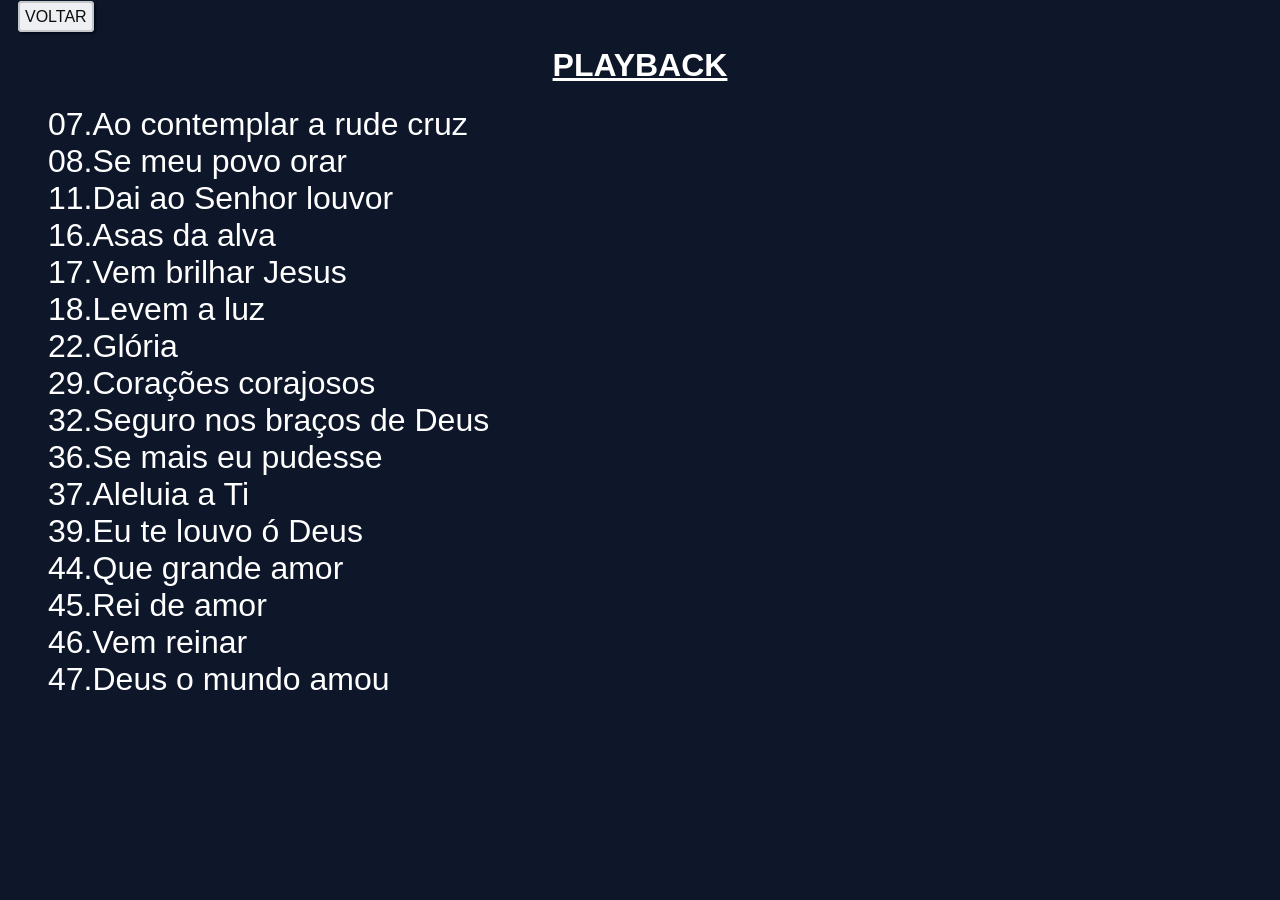
==== playback.html @ 970ab6a1 "Criado a página com os playbacks" ====
<!DOCTYPE html>
<html lang="en">
<head>
    <meta charset="UTF-8">
    <meta name="viewport" content="width=device-width, initial-scale=1.0">
    <title>Document</title>
</head>
<body>
    <a href="index.html" class="voltar">VOLTAR</a>
    <h1 class="titulo">PLAYBACK</h1>
<ul>
    <li><a href="#">07.Ao contemplar a rude cruz</a></li>
    <li><a href="#">08.Se meu povo orar</a></li>
    <li><a href="#">11.Dai ao Senhor louvor</a></li>
    <li><a href="#">16.Asas da alva</a></li>
    <li><a href="#">17.Vem brilhar Jesus</a></li>
    <li><a href="#">18.Levem a luz</a></li>
    <li><a href="#">22.Glória</a></li>
    <li><a href="#">29.Corações corajosos</a></li>
    <li><a href="#">32.Seguro nos braços de Deus</a></li>
    <li><a href="#">36.Se mais eu pudesse</a></li>
    <li><a href="#">37.Aleluia a Ti</a></li>
    <li><a href="#">39.Eu te louvo ó Deus</a></li>
    <li><a href="#">44.Que grande amor</a></li>
    <li><a href="#">45.Rei de amor</a></li>
    <li><a href="#">46.Vem reinar</a></li>
    <li><a href="#">47.Deus o mundo amou</a></li>
</ul>
</body>
<style>
    body{
        background-color: #0E172A;
    }
    a{
        font-family: Arial, Helvetica, sans-serif;
        color: #fff;
        text-decoration: none;
    }
    li a{
        font-size: 2rem;
    }
    li{
        text-decoration: none;
        list-style-type: none;
    }
    .voltar{
        font-family: Arial, Helvetica, sans-serif;
        color: #0c0c0c;
        background-color: #eeeff2;
        padding: 5px;
        border: 2px solid #c4c6c8;
        border-radius: 4px;
        box-shadow: 2px 2px 2px #030b1d;
        margin: 10px;
    }
    .titulo{
        font-family: Arial, Helvetica, sans-serif;
        color: #fff;
        text-align: center;
        text-decoration: underline;
    }
</style>
</html>
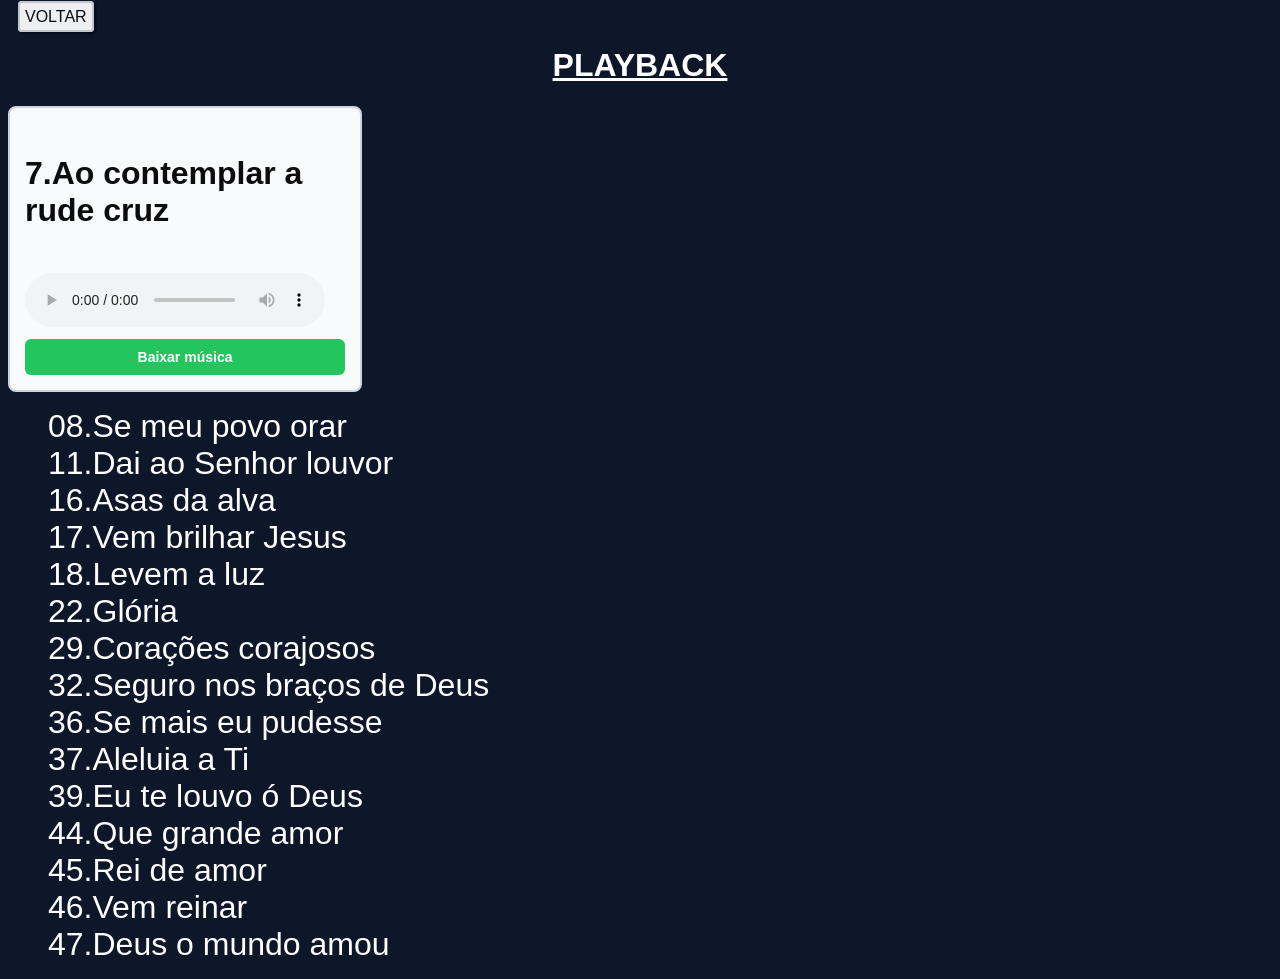
==== commit 8bcf50b8: "implementando melhor as caixas de musica" ====
--- a/playback.html
+++ b/playback.html
@@ -8,8 +8,13 @@
 <body>
     <a href="index.html" class="voltar">VOLTAR</a>
     <h1 class="titulo">PLAYBACK</h1>
+    <div class="player-container">
+    <h3 class="musica">7.Ao contemplar a rude cruz</h3>
+    <audio src="#" controls></audio>
+    <a href="#" download="#" class="botao-download">Baixar música</a>
+    </div>
 <ul>
-    <li><a href="#">07.Ao contemplar a rude cruz</a></li>
+
     <li><a href="#">08.Se meu povo orar</a></li>
     <li><a href="#">11.Dai ao Senhor louvor</a></li>
     <li><a href="#">16.Asas da alva</a></li>
@@ -26,6 +31,7 @@
     <li><a href="#">46.Vem reinar</a></li>
     <li><a href="#">47.Deus o mundo amou</a></li>
 </ul>
+
 </body>
 <style>
     body{
@@ -43,6 +49,12 @@
         text-decoration: none;
         list-style-type: none;
     }
+    .musica{
+        font-size: 2rem;
+        font-family: Arial, Helvetica, sans-serif;
+        color: #0c0c0c;
+        text-decoration: none;
+    }
     .voltar{
         font-family: Arial, Helvetica, sans-serif;
         color: #0c0c0c;
@@ -59,5 +71,36 @@
         text-align: center;
         text-decoration: underline;
     }
+        /* Container que junta o player e o botão */
+.player-container {
+  display: flex;
+  flex-direction: column;
+  gap: 12px;
+  max-width: 320px;
+  padding: 15px;
+  border: 2px solid #cbd5e1; /* Linha sutil em volta */
+  border-radius: 8px;        /* Cantos arredondados */
+  background-color: #f8fafc;
+}
+
+/* Transforma o link em um botão de destaque */
+.botao-download {
+  display: inline-block;
+  text-align: center;
+  text-decoration: none;      /* Remove o sublinhado padrão de links */
+  background-color: #22c55e;  /* Cor verde para download */
+  color: white;               /* Cor do texto */
+  padding: 10px 16px;
+  border-radius: 6px;         /* Cantos arredondados do botão */
+  font-weight: bold;
+  font-size: 14px;
+  transition: background-color 0.2s;
+}
+
+/* Efeito visual ao passar o mouse */
+.botao-download:hover {
+  background-color: #16a34a;  /* Verde mais escuro */
+}
+    }
 </style>
 </html>
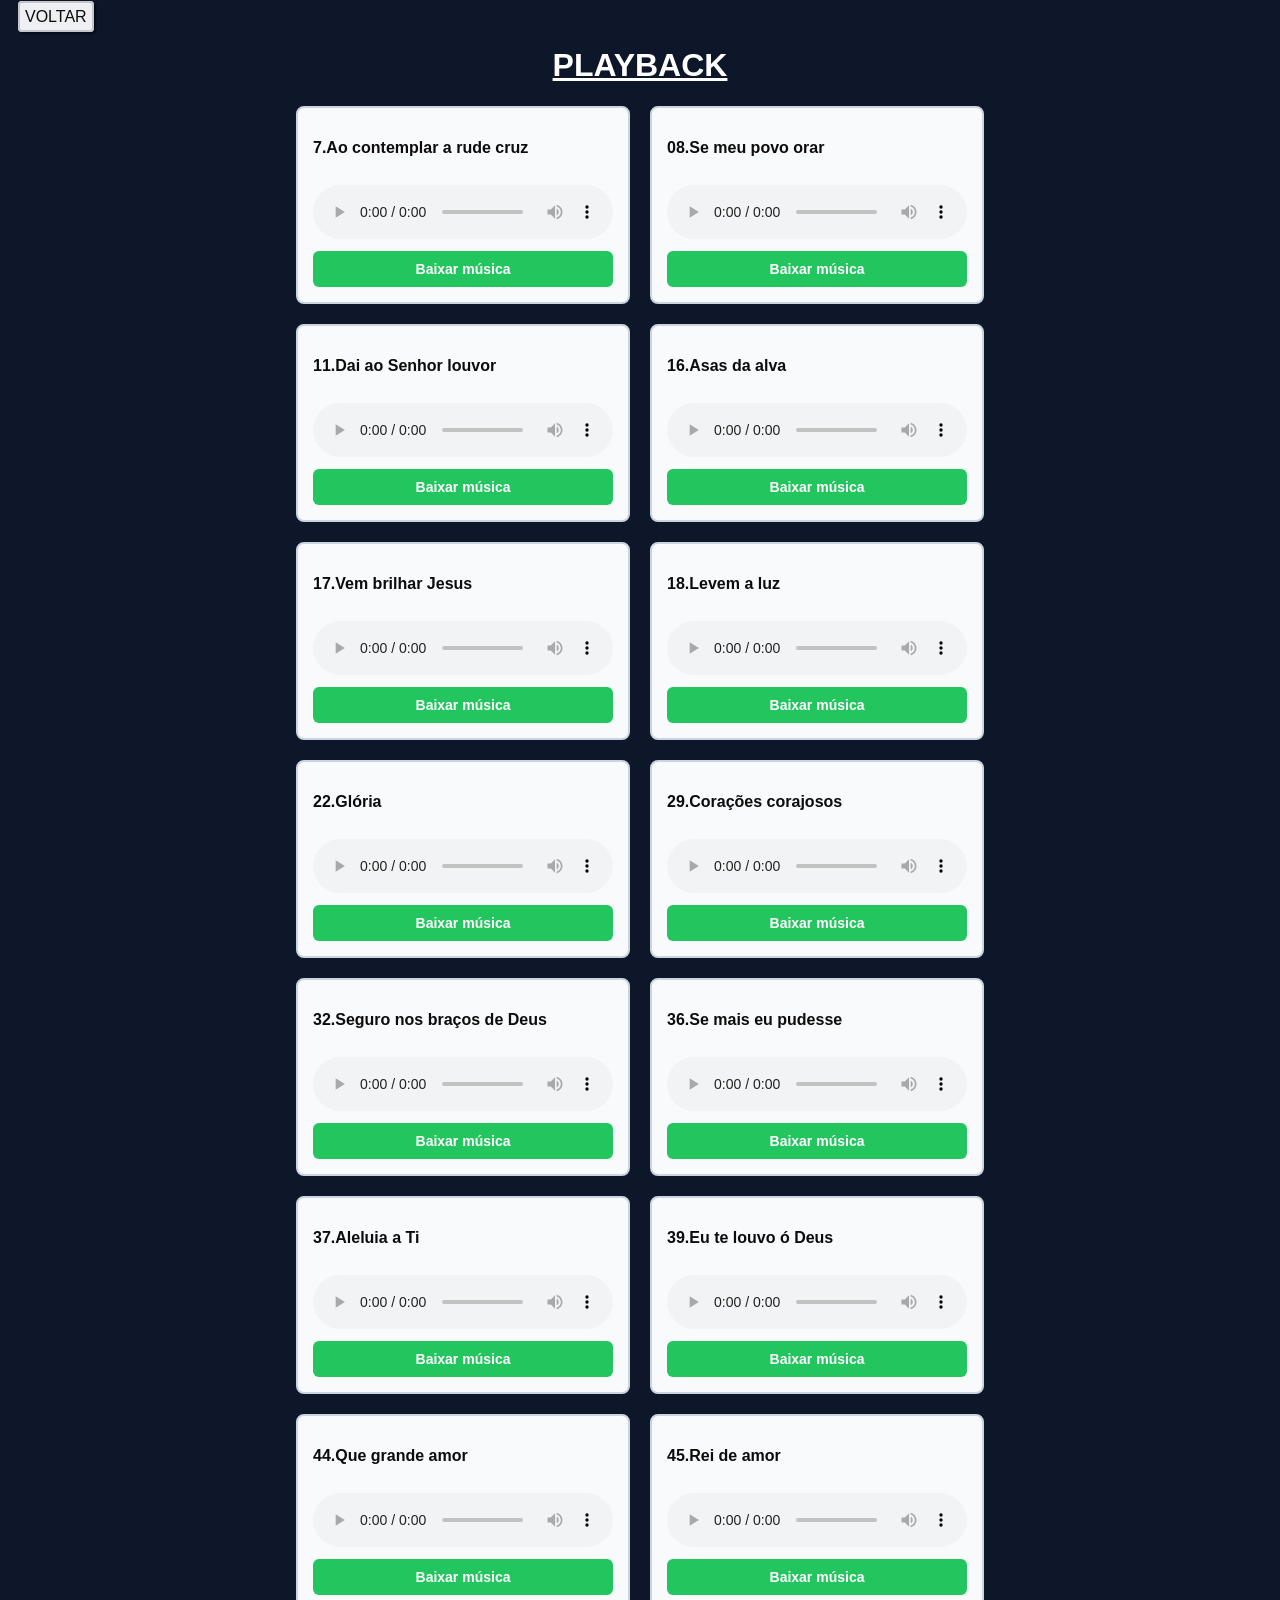
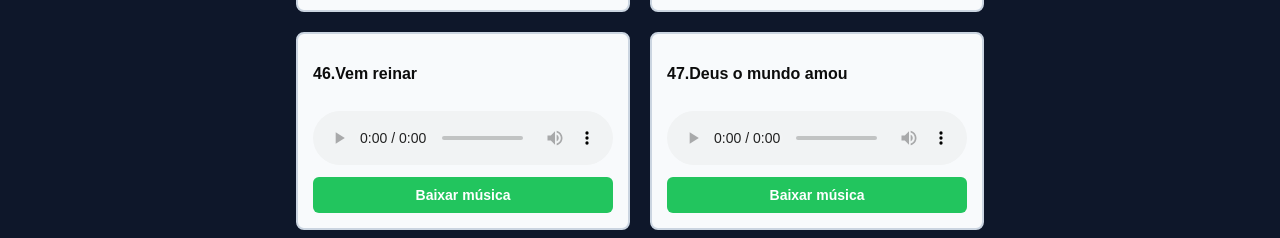
==== commit d62ce385: "implementando melhor as caixas de musica" ====
--- a/playback.html
+++ b/playback.html
@@ -1,106 +1,179 @@
-<!DOCTYPE html>
+<!doctype html>
 <html lang="en">
-<head>
-    <meta charset="UTF-8">
-    <meta name="viewport" content="width=device-width, initial-scale=1.0">
+  <head>
+    <meta charset="UTF-8" />
+    <meta name="viewport" content="width=device-width, initial-scale=1.0" />
     <title>Document</title>
-</head>
-<body>
-    <a href="index.html" class="voltar">VOLTAR</a>
+  </head>
+  <body>
+    <a href="index.html" class="botao-voltar">VOLTAR</a>
     <h1 class="titulo">PLAYBACK</h1>
-    <div class="player-container">
-    <h3 class="musica">7.Ao contemplar a rude cruz</h3>
-    <audio src="#" controls></audio>
-    <a href="#" download="#" class="botao-download">Baixar música</a>
+
+    <!-- Criação das DIVs com as músicas -->
+    <div class="container-principal">
+      <div class="player-container">
+        <h3 class="musica">7.Ao contemplar a rude cruz</h3>
+        <audio src="#" controls></audio>
+        <a href="#" download="#" class="botao-download">Baixar música</a>
+      </div>
+
+      <div class="player-container">
+        <h3 class="musica">08.Se meu povo orar</h3>
+        <audio src="#" controls></audio>
+        <a href="#" download="#" class="botao-download">Baixar música</a>
+      </div>
+
+      <div class="player-container">
+        <h3 class="musica">11.Dai ao Senhor louvor</h3>
+        <audio src="#" controls></audio>
+        <a href="#" download="#" class="botao-download">Baixar música</a>
+      </div>
+
+      <div class="player-container">
+        <h3 class="musica">16.Asas da alva</h3>
+        <audio src="#" controls></audio>
+        <a href="#" download="#" class="botao-download">Baixar música</a>
+      </div>
+
+      <div class="player-container">
+        <h3 class="musica">17.Vem brilhar Jesus</h3>
+        <audio src="#" controls></audio>
+        <a href="#" download="#" class="botao-download">Baixar música</a>
+      </div>
+
+      <div class="player-container">
+        <h3 class="musica">18.Levem a luz</h3>
+        <audio src="#" controls></audio>
+        <a href="#" download="#" class="botao-download">Baixar música</a>
+      </div>
+
+      <div class="player-container">
+        <h3 class="musica">22.Glória</h3>
+        <audio src="#" controls></audio>
+        <a href="#" download="#" class="botao-download">Baixar música</a>
+      </div>
+
+      <div class="player-container">
+        <h3 class="musica">29.Corações corajosos</h3>
+        <audio src="#" controls></audio>
+        <a href="#" download="#" class="botao-download">Baixar música</a>
+      </div>
+
+      <div class="player-container">
+        <h3 class="musica">32.Seguro nos braços de Deus</h3>
+        <audio src="#" controls></audio>
+        <a href="#" download="#" class="botao-download">Baixar música</a>
+      </div>
+
+      <div class="player-container">
+        <h3 class="musica">36.Se mais eu pudesse</h3>
+        <audio src="#" controls></audio>
+        <a href="#" download="#" class="botao-download">Baixar música</a>
+      </div>
+
+      <div class="player-container">
+        <h3 class="musica">37.Aleluia a Ti</h3>
+        <audio src="#" controls></audio>
+        <a href="#" download="#" class="botao-download">Baixar música</a>
+      </div>
+
+      <div class="player-container">
+        <h3 class="musica">39.Eu te louvo ó Deus</h3>
+        <audio src="#" controls></audio>
+        <a href="#" download="#" class="botao-download">Baixar música</a>
+      </div>
+
+      <div class="player-container">
+        <h3 class="musica">44.Que grande amor</h3>
+        <audio src="#" controls></audio>
+        <a href="#" download="#" class="botao-download">Baixar música</a>
+      </div>
+
+      <div class="player-container">
+        <h3 class="musica">45.Rei de amor</h3>
+        <audio src="#" controls></audio>
+        <a href="#" download="#" class="botao-download">Baixar música</a>
+      </div>
+
+      <div class="player-container">
+        <h3 class="musica">46.Vem reinar</h3>
+        <audio src="#" controls></audio>
+        <a href="#" download="#" class="botao-download">Baixar música</a>
+      </div>
+
+      <div class="player-container">
+        <h3 class="musica">47.Deus o mundo amou</h3>
+        <audio src="#" controls></audio>
+        <a href="#" download="#" class="botao-download">Baixar música</a>
+      </div>
     </div>
-<ul>
+  </body>
+  <style>
+    body {
+      background-color: #0e172a;
+    }
+    .container-principal {
+      display: grid;
+      grid-template-columns: auto auto;
+      justify-content: center;
+      align-content: center;
+      gap: 20px;
+    }
+    a {
+      font-family: Arial, Helvetica, sans-serif;
+      color: #fff;
+      text-decoration: none;
+    }
+    .musica {
+      font-size: 1rem;
+      font-family: Arial, Helvetica, sans-serif;
+      color: #0c0c0c;
+      text-decoration: none;
+    }
+    .botao-voltar {
+      font-family: Arial, Helvetica, sans-serif;
+      color: #0c0c0c;
+      background-color: #eeeff2;
+      padding: 5px;
+      border: 2px solid #c4c6c8;
+      border-radius: 4px;
+      box-shadow: 2px 2px 2px #030b1d;
+      margin: 10px;
+    }
+    .titulo {
+      font-family: Arial, Helvetica, sans-serif;
+      color: #fff;
+      text-align: center;
+      text-decoration: underline;
+    }
+    /* Container que junta o player e o botão */
+    .player-container {
+      display: grid;
+      gap: 12px;
+      max-width: 320px;
+      padding: 15px;
+      border: 2px solid #cbd5e1; /* Linha sutil em volta */
+      border-radius: 8px; /* Cantos arredondados */
+      background-color: #f8fafc;
+    }
 
-    <li><a href="#">08.Se meu povo orar</a></li>
-    <li><a href="#">11.Dai ao Senhor louvor</a></li>
-    <li><a href="#">16.Asas da alva</a></li>
-    <li><a href="#">17.Vem brilhar Jesus</a></li>
-    <li><a href="#">18.Levem a luz</a></li>
-    <li><a href="#">22.Glória</a></li>
-    <li><a href="#">29.Corações corajosos</a></li>
-    <li><a href="#">32.Seguro nos braços de Deus</a></li>
-    <li><a href="#">36.Se mais eu pudesse</a></li>
-    <li><a href="#">37.Aleluia a Ti</a></li>
-    <li><a href="#">39.Eu te louvo ó Deus</a></li>
-    <li><a href="#">44.Que grande amor</a></li>
-    <li><a href="#">45.Rei de amor</a></li>
-    <li><a href="#">46.Vem reinar</a></li>
-    <li><a href="#">47.Deus o mundo amou</a></li>
-</ul>
+    /* Transforma o link em um botão de destaque */
+    .botao-download {
+      display: inline-block;
+      text-align: center;
+      text-decoration: none; /* Remove o sublinhado padrão de links */
+      background-color: #22c55e; /* Cor verde para download */
+      color: white; /* Cor do texto */
+      padding: 10px 16px;
+      border-radius: 6px; /* Cantos arredondados do botão */
+      font-weight: bold;
+      font-size: 14px;
+      transition: background-color 0.2s;
+    }
 
-</body>
-<style>
-    body{
-        background-color: #0E172A;
+    /* Efeito visual ao passar o mouse */
+    .botao-download:hover {
+      background-color: #16a34a; /* Verde mais escuro */
     }
-    a{
-        font-family: Arial, Helvetica, sans-serif;
-        color: #fff;
-        text-decoration: none;
-    }
-    li a{
-        font-size: 2rem;
-    }
-    li{
-        text-decoration: none;
-        list-style-type: none;
-    }
-    .musica{
-        font-size: 2rem;
-        font-family: Arial, Helvetica, sans-serif;
-        color: #0c0c0c;
-        text-decoration: none;
-    }
-    .voltar{
-        font-family: Arial, Helvetica, sans-serif;
-        color: #0c0c0c;
-        background-color: #eeeff2;
-        padding: 5px;
-        border: 2px solid #c4c6c8;
-        border-radius: 4px;
-        box-shadow: 2px 2px 2px #030b1d;
-        margin: 10px;
-    }
-    .titulo{
-        font-family: Arial, Helvetica, sans-serif;
-        color: #fff;
-        text-align: center;
-        text-decoration: underline;
-    }
-        /* Container que junta o player e o botão */
-.player-container {
-  display: flex;
-  flex-direction: column;
-  gap: 12px;
-  max-width: 320px;
-  padding: 15px;
-  border: 2px solid #cbd5e1; /* Linha sutil em volta */
-  border-radius: 8px;        /* Cantos arredondados */
-  background-color: #f8fafc;
-}
-
-/* Transforma o link em um botão de destaque */
-.botao-download {
-  display: inline-block;
-  text-align: center;
-  text-decoration: none;      /* Remove o sublinhado padrão de links */
-  background-color: #22c55e;  /* Cor verde para download */
-  color: white;               /* Cor do texto */
-  padding: 10px 16px;
-  border-radius: 6px;         /* Cantos arredondados do botão */
-  font-weight: bold;
-  font-size: 14px;
-  transition: background-color 0.2s;
-}
-
-/* Efeito visual ao passar o mouse */
-.botao-download:hover {
-  background-color: #16a34a;  /* Verde mais escuro */
-}
-    }
-</style>
-</html>+  </style>
+</html>
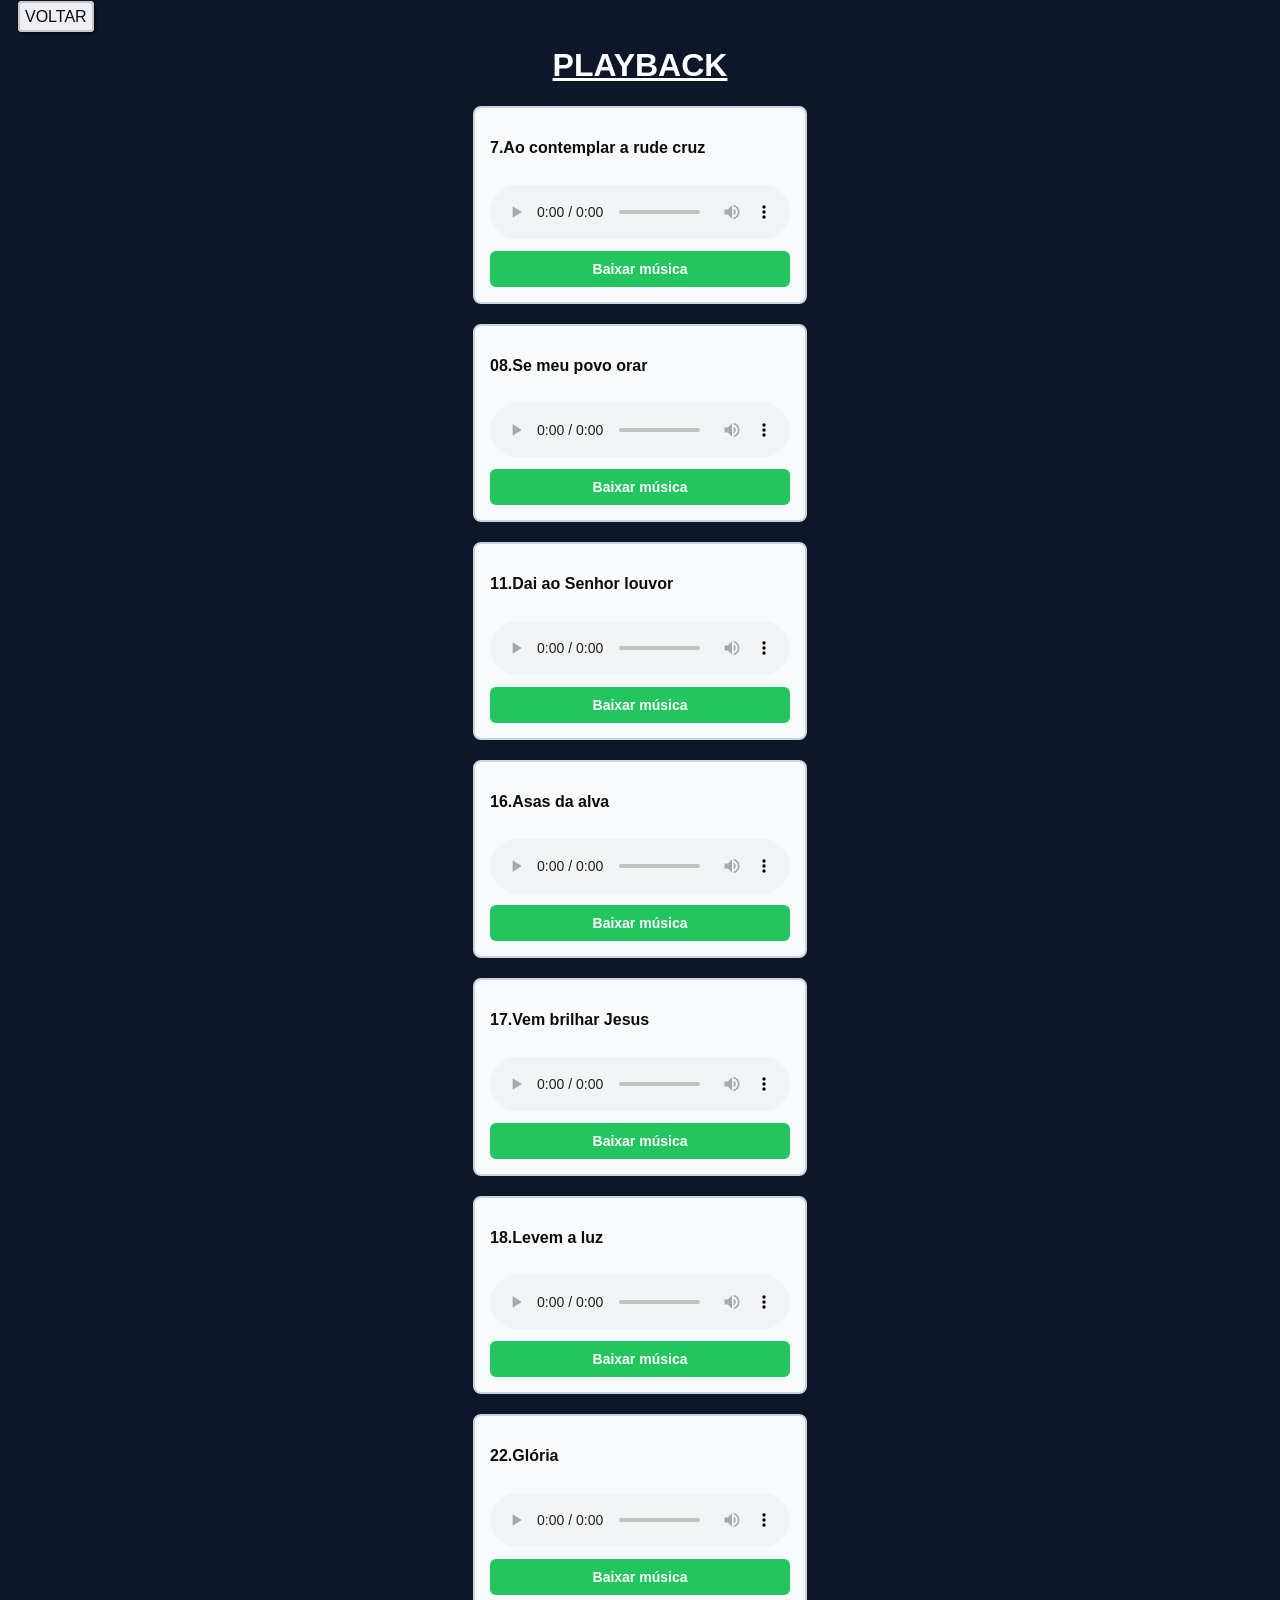
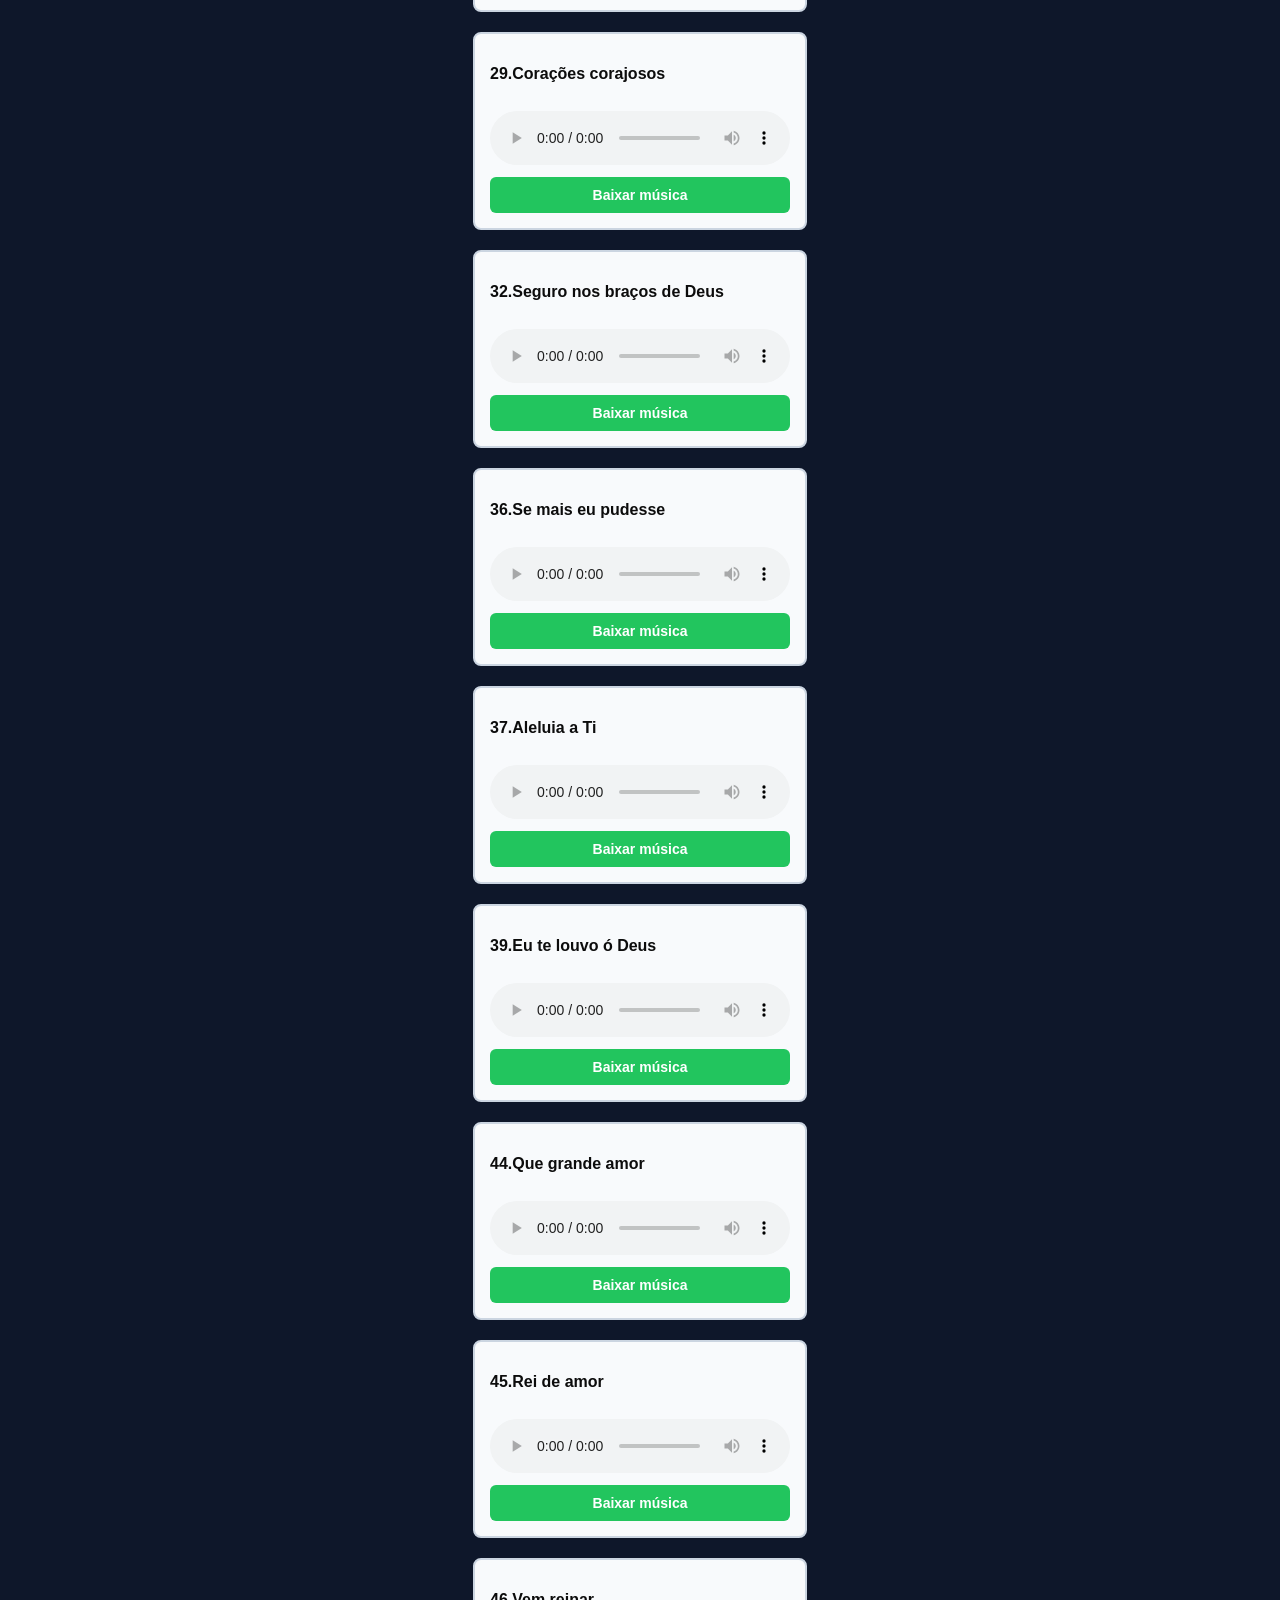
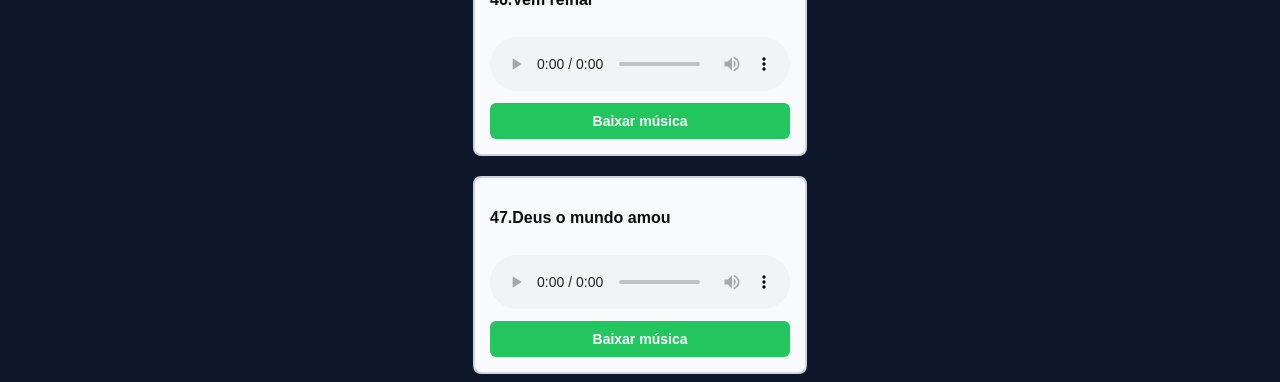
==== commit 3e98f4fc: "Update playback.html Removi 1 auto do template columns da div container principal" ====
--- a/playback.html
+++ b/playback.html
@@ -114,7 +114,7 @@
     }
     .container-principal {
       display: grid;
-      grid-template-columns: auto auto;
+      grid-template-columns: auto;
       justify-content: center;
       align-content: center;
       gap: 20px;
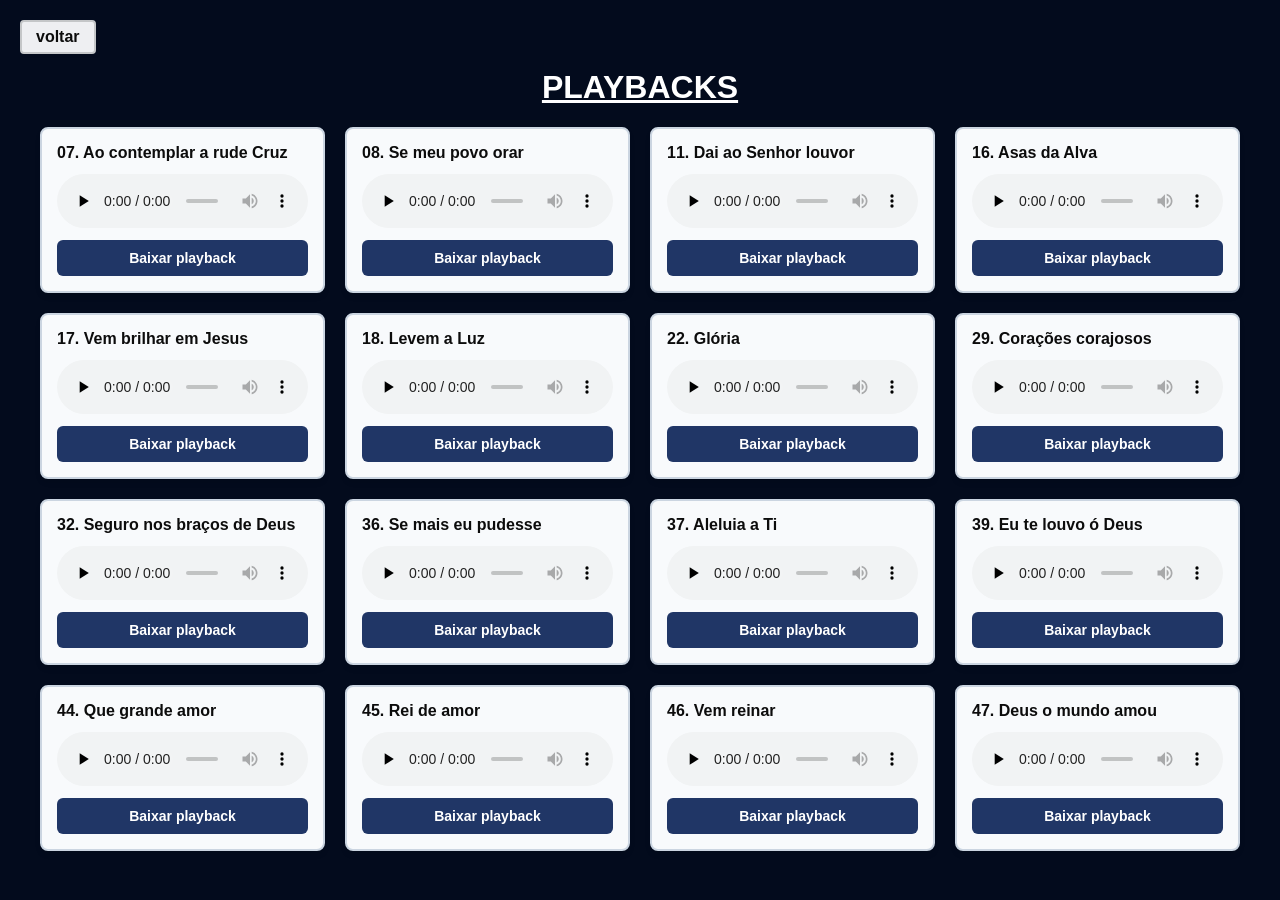
==== commit 9d183073: "Add files via upload" ====
--- a/playback.html
+++ b/playback.html
@@ -1,179 +1,19 @@
-<!doctype html>
-<html lang="en">
-  <head>
-    <meta charset="UTF-8" />
-    <meta name="viewport" content="width=device-width, initial-scale=1.0" />
-    <title>Document</title>
-  </head>
-  <body>
-    <a href="index.html" class="botao-voltar">VOLTAR</a>
-    <h1 class="titulo">PLAYBACK</h1>
-
-    <!-- Criação das DIVs com as músicas -->
-    <div class="container-principal">
-      <div class="player-container">
-        <h3 class="musica">7.Ao contemplar a rude cruz</h3>
-        <audio src="#" controls></audio>
-        <a href="#" download="#" class="botao-download">Baixar música</a>
-      </div>
-
-      <div class="player-container">
-        <h3 class="musica">08.Se meu povo orar</h3>
-        <audio src="#" controls></audio>
-        <a href="#" download="#" class="botao-download">Baixar música</a>
-      </div>
-
-      <div class="player-container">
-        <h3 class="musica">11.Dai ao Senhor louvor</h3>
-        <audio src="#" controls></audio>
-        <a href="#" download="#" class="botao-download">Baixar música</a>
-      </div>
-
-      <div class="player-container">
-        <h3 class="musica">16.Asas da alva</h3>
-        <audio src="#" controls></audio>
-        <a href="#" download="#" class="botao-download">Baixar música</a>
-      </div>
-
-      <div class="player-container">
-        <h3 class="musica">17.Vem brilhar Jesus</h3>
-        <audio src="#" controls></audio>
-        <a href="#" download="#" class="botao-download">Baixar música</a>
-      </div>
-
-      <div class="player-container">
-        <h3 class="musica">18.Levem a luz</h3>
-        <audio src="#" controls></audio>
-        <a href="#" download="#" class="botao-download">Baixar música</a>
-      </div>
-
-      <div class="player-container">
-        <h3 class="musica">22.Glória</h3>
-        <audio src="#" controls></audio>
-        <a href="#" download="#" class="botao-download">Baixar música</a>
-      </div>
-
-      <div class="player-container">
-        <h3 class="musica">29.Corações corajosos</h3>
-        <audio src="#" controls></audio>
-        <a href="#" download="#" class="botao-download">Baixar música</a>
-      </div>
-
-      <div class="player-container">
-        <h3 class="musica">32.Seguro nos braços de Deus</h3>
-        <audio src="#" controls></audio>
-        <a href="#" download="#" class="botao-download">Baixar música</a>
-      </div>
-
-      <div class="player-container">
-        <h3 class="musica">36.Se mais eu pudesse</h3>
-        <audio src="#" controls></audio>
-        <a href="#" download="#" class="botao-download">Baixar música</a>
-      </div>
-
-      <div class="player-container">
-        <h3 class="musica">37.Aleluia a Ti</h3>
-        <audio src="#" controls></audio>
-        <a href="#" download="#" class="botao-download">Baixar música</a>
-      </div>
-
-      <div class="player-container">
-        <h3 class="musica">39.Eu te louvo ó Deus</h3>
-        <audio src="#" controls></audio>
-        <a href="#" download="#" class="botao-download">Baixar música</a>
-      </div>
-
-      <div class="player-container">
-        <h3 class="musica">44.Que grande amor</h3>
-        <audio src="#" controls></audio>
-        <a href="#" download="#" class="botao-download">Baixar música</a>
-      </div>
-
-      <div class="player-container">
-        <h3 class="musica">45.Rei de amor</h3>
-        <audio src="#" controls></audio>
-        <a href="#" download="#" class="botao-download">Baixar música</a>
-      </div>
-
-      <div class="player-container">
-        <h3 class="musica">46.Vem reinar</h3>
-        <audio src="#" controls></audio>
-        <a href="#" download="#" class="botao-download">Baixar música</a>
-      </div>
-
-      <div class="player-container">
-        <h3 class="musica">47.Deus o mundo amou</h3>
-        <audio src="#" controls></audio>
-        <a href="#" download="#" class="botao-download">Baixar música</a>
-      </div>
-    </div>
-  </body>
-  <style>
-    body {
-      background-color: #0e172a;
-    }
-    .container-principal {
-      display: grid;
-      grid-template-columns: auto;
-      justify-content: center;
-      align-content: center;
-      gap: 20px;
-    }
-    a {
-      font-family: Arial, Helvetica, sans-serif;
-      color: #fff;
-      text-decoration: none;
-    }
-    .musica {
-      font-size: 1rem;
-      font-family: Arial, Helvetica, sans-serif;
-      color: #0c0c0c;
-      text-decoration: none;
-    }
-    .botao-voltar {
-      font-family: Arial, Helvetica, sans-serif;
-      color: #0c0c0c;
-      background-color: #eeeff2;
-      padding: 5px;
-      border: 2px solid #c4c6c8;
-      border-radius: 4px;
-      box-shadow: 2px 2px 2px #030b1d;
-      margin: 10px;
-    }
-    .titulo {
-      font-family: Arial, Helvetica, sans-serif;
-      color: #fff;
-      text-align: center;
-      text-decoration: underline;
-    }
-    /* Container que junta o player e o botão */
-    .player-container {
-      display: grid;
-      gap: 12px;
-      max-width: 320px;
-      padding: 15px;
-      border: 2px solid #cbd5e1; /* Linha sutil em volta */
-      border-radius: 8px; /* Cantos arredondados */
-      background-color: #f8fafc;
-    }
-
-    /* Transforma o link em um botão de destaque */
-    .botao-download {
-      display: inline-block;
-      text-align: center;
-      text-decoration: none; /* Remove o sublinhado padrão de links */
-      background-color: #22c55e; /* Cor verde para download */
-      color: white; /* Cor do texto */
-      padding: 10px 16px;
-      border-radius: 6px; /* Cantos arredondados do botão */
-      font-weight: bold;
-      font-size: 14px;
-      transition: background-color 0.2s;
-    }
-
-    /* Efeito visual ao passar o mouse */
-    .botao-download:hover {
-      background-color: #16a34a; /* Verde mais escuro */
-    }
-  </style>
-</html>
+<!DOCTYPE html>
+<html lang="en">
+<head>
+  <meta charset="UTF-8">
+  <meta name="viewport" content="width=device-width, initial-scale=1.0">
+  <title>Playbacks do Coral Novo Cântico</title>
+  <link rel="stylesheet" href="style.css">
+</head>
+<body class="body-playback">
+  <header>
+    <a href="index.html" class="botao-voltar">voltar</a>
+    <h1 class="titulo-playback">playbacks</h1>
+  </header>
+  <main class="container-principal-playback" id="lista-playbacks">
+    <!-- será gerado pelo JS -->
+  </main>
+  <script src="script.js"></script>
+</body>
+</html>
--- a/style.css
+++ b/style.css
@@ -0,0 +1,195 @@
+@import url("https://fonts.googleapis.com/css2?family=Cinzel+Decorative:wght@400;700;900&family=Cinzel:wght@400..900&family=Homemade+Apple&family=Inter:ital,opsz,wght@0,14..32,100..900;1,14..32,100..900&display=swap");
+body {
+  transition: background-color 1s ease !important;
+}
+
+/* Estilização da Roda Genius (Otimizada para Telas Pequenas) */
+.genius-wheel {
+  position: relative;
+  /* Redimensiona automaticamente conforme a tela do celular, com limite de 260px */
+  width: min(75vw, 260px);
+  height: min(75vw, 260px);
+  border-radius: 50%;
+  background: #1e293b;
+  overflow: hidden;
+  margin: 0 auto; /* Centraliza a roda horizontalmente */
+
+  /* Evita marcas azuis indesejadas de seleção e foco ao tocar rápido */
+  -webkit-tap-highlight-color: transparent;
+  user-select: none;
+}
+
+.slice {
+  position: absolute;
+  width: 50%;
+  height: 50%;
+  display: flex;
+  align-items: center;
+  justify-content: center;
+  font-weight: bold;
+  color: white;
+  font-size: clamp(0.75rem, 3.5vw, 0.95rem); /* Ajusta a fonte dinamicamente */
+  cursor: pointer;
+  transition: opacity 0.2s;
+  border: none;
+}
+
+/* Feedback visual para toque em telas touch (substitui o hover do mouse) */
+.slice:active {
+  opacity: 0.6;
+}
+
+/* Quadrantes */
+.soprano {
+  top: 0;
+  left: 0;
+  background-color: #7e3653;
+} /* Superior Esquerdo */
+.contralto {
+  top: 0;
+  right: 0;
+  background-color: #364573;
+} /* Superior Direito */
+.tenor {
+  bottom: 0;
+  left: 0;
+  background-color: #e8a33d;
+} /* Inferior Esquerdo */
+.baixo {
+  bottom: 0;
+  right: 0;
+  background-color: #27464b;
+} /* Inferior Direito */
+
+/* Círculo Central */
+.center-circle {
+  position: absolute;
+  top: 25%;
+  left: 25%;
+  width: 50%;
+  height: 50%;
+  border-radius: 50%;
+  background: hsl(240, 20%, 94%);
+  display: flex;
+  align-items: center;
+  justify-content: center;
+  color: rgb(0, 0, 0);
+  font-size: clamp(
+    0.7rem,
+    3vw,
+    0.875rem
+  ); /* Ajusta a fonte do Playback para não quebrar */
+  font-weight: bold;
+  cursor: pointer;
+  border: 4px solid #1e293b;
+  box-sizing: border-box;
+}
+
+/* Feedback de toque para o centro */
+.center-circle:active {
+  background-color: #1e293b;
+}
+
+/*Título do Coral*/
+.titulo {
+  font-size: 37px;
+  font-family: "Cinzel Decorative", cursive;
+  font-weight: 500;
+  font-style: normal;
+  /*text-decoration: underline;*/
+  color: #f8fafc;
+  margin-bottom: 50px !important;
+}
+.search-container {
+  position: relative;
+  width: 100%;
+}
+.search-icon {
+  position: absolute;
+  top: 20%;
+  left: 14px;
+  transform: translatey(50%);
+  color: #64748b;
+  pointer-events: none;
+}
+/*=====-----Aqui começa o CSS da página de Playbacks-----=====*/
+body.body-playback {
+  background-color: #030b1d;
+  margin: 0;
+  padding: 20px;
+  font-family: Arial, Helvetica, sans-serif;
+}
+/* Container de Grid para as músicas */
+.container-principal-playback {
+  display: grid;
+  /* Cria uma grade adaptável: colunas de no mínimo 280px */
+  grid-template-columns: repeat(auto-fill, minmax(280px, 1fr));
+  gap: 20px;
+  max-width: 1200px;
+  margin: 20px auto;
+  justify-content: center;
+}
+
+.botao-voltar {
+  display: inline-block;
+  font-family: Arial, Helvetica, sans-serif;
+  color: #0c0c0c;
+  background-color: #eeeff2;
+  padding: 6px 14px;
+  border: 2px solid #c4c6c8;
+  border-radius: 4px;
+  box-shadow: 2px 2px 2px #030b1d;
+  text-decoration: none;
+  font-weight: bold;
+}
+
+.titulo-playback {
+  font-family: Arial, Helvetica, sans-serif;
+  color: #fff;
+  text-align: center;
+  text-decoration: underline;
+  text-transform: uppercase;
+  margin-top: 15px;
+}
+
+/* Card individual da música */
+.player-container {
+  display: flex;
+  flex-direction: column;
+  justify-content: space-between;
+  gap: 12px;
+  padding: 15px;
+  border: 2px solid #cbd5e1;
+  border-radius: 8px;
+  background-color: #f8fafc;
+  box-shadow: 0 4px 6px -1px rgba(0, 0, 0, 0.1);
+}
+
+.musica {
+  font-size: 1rem;
+  font-family: Arial, Helvetica, sans-serif;
+  color: #0c0c0c;
+  margin: 0;
+}
+
+.player-container audio {
+  width: 100%; /* Ajusta o player à largura do card */
+}
+
+/* Botão de Download */
+.botao-download {
+  display: block;
+  text-align: center;
+  text-decoration: none;
+  background-color: #203666;
+  color: white;
+  padding: 10px 16px;
+  border-radius: 6px;
+  font-weight: bold;
+  font-size: 14px;
+  transition: background-color 0.2s;
+}
+
+.botao-download:hover {
+  background-color: #0369a1;
+}
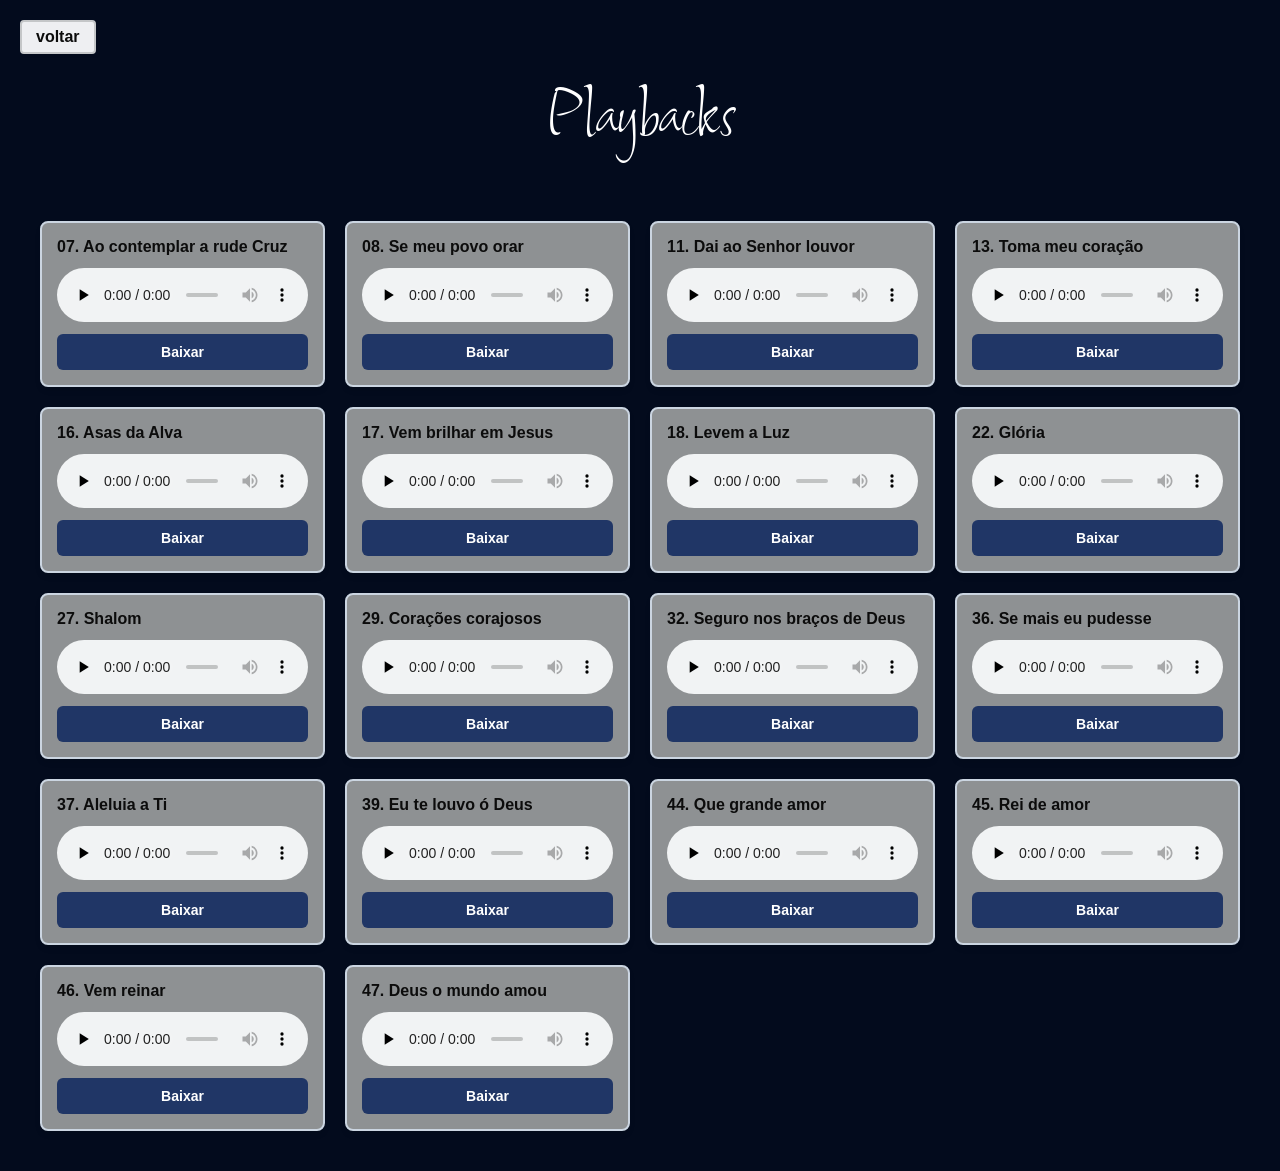
==== commit d45b8ef7: "mudado a letras de titulo" ====
--- a/playback.html
+++ b/playback.html
@@ -9,7 +9,7 @@
 <body class="body-playback">
   <header>
     <a href="index.html" class="botao-voltar">voltar</a>
-    <h1 class="titulo-playback">playbacks</h1>
+    <h1 class="titulo-playback">Playbacks</h1>
   </header>
   <main class="container-principal-playback" id="lista-playbacks">
     <!-- será gerado pelo JS -->
--- a/style.css
+++ b/style.css
@@ -1,4 +1,4 @@
-@import url("https://fonts.googleapis.com/css2?family=Cinzel+Decorative:wght@400;700;900&family=Cinzel:wght@400..900&family=Homemade+Apple&family=Inter:ital,opsz,wght@0,14..32,100..900;1,14..32,100..900&display=swap");
+@import url('https://fonts.googleapis.com/css2?family=Cinzel+Decorative:wght@400;700;900&family=Cinzel:wght@400..900&family=Lobster+Two:ital,wght@0,400;0,700;1,400;1,700&family=Shalimar&display=swap');
 body {
   transition: background-color 1s ease !important;
 }
@@ -144,11 +144,11 @@
 }
 
 .titulo-playback {
-  font-family: Arial, Helvetica, sans-serif;
+  font-size: 5rem;
+  font-family: "Shalimar", cursive;
+  font-weight: 500;
   color: #fff;
   text-align: center;
-  text-decoration: underline;
-  text-transform: uppercase;
   margin-top: 15px;
 }
 
@@ -161,7 +161,7 @@
   padding: 15px;
   border: 2px solid #cbd5e1;
   border-radius: 8px;
-  background-color: #f8fafc;
+  background-color: #8e9193;
   box-shadow: 0 4px 6px -1px rgba(0, 0, 0, 0.1);
 }
 
